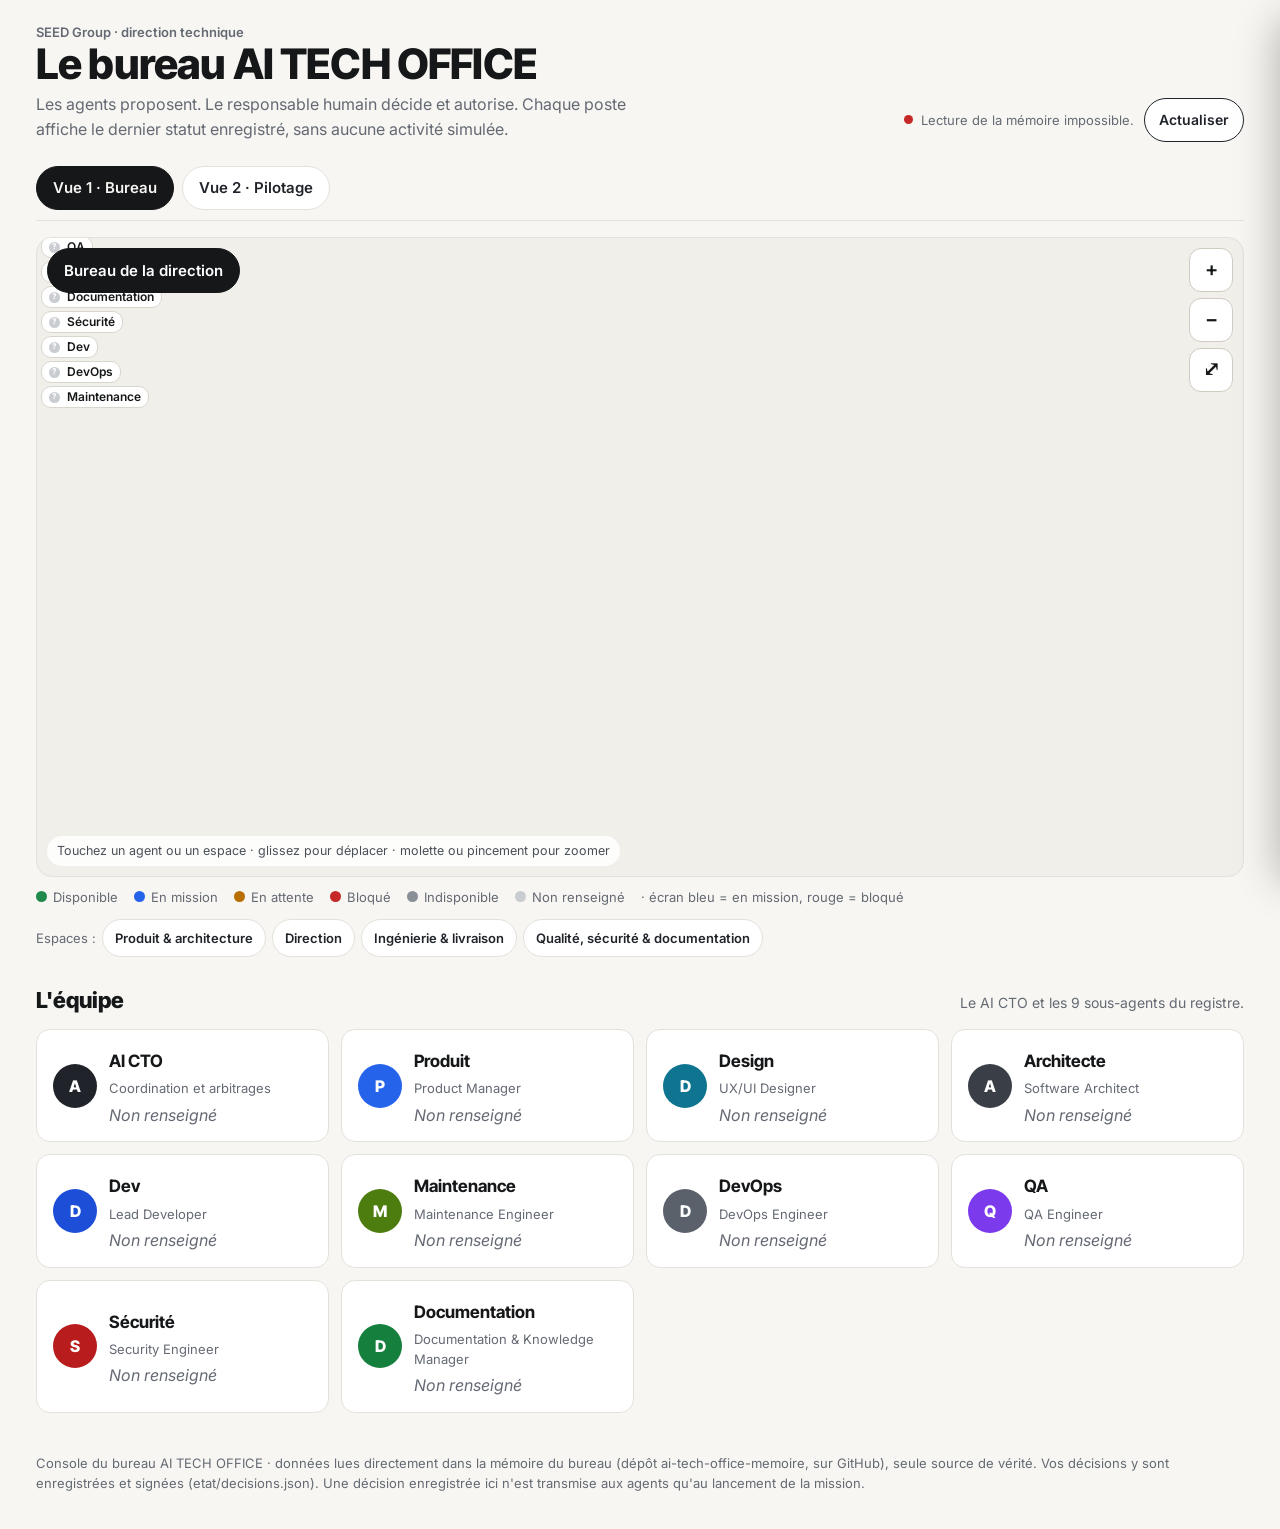
==== console/public/index.html @ 1fbec946 "M-006 lot B : console du bureau branchée sur la mémoire Git Co-Authored-By: Claude Opus 5.5 <noreply" ====
<!DOCTYPE html>
<html lang="fr">
<head>
<meta charset="utf-8">
<meta name="viewport" content="width=device-width,initial-scale=1">
<title>Console du bureau</title>
<meta name="referrer" content="no-referrer">
<link rel="icon" href="icone.svg" type="image/svg+xml">
<link rel="preconnect" href="https://fonts.googleapis.com">
<link rel="preconnect" href="https://fonts.gstatic.com" crossorigin>
<link rel="stylesheet" href="https://fonts.googleapis.com/css2?family=Inter+Tight:wght@600;700;800&family=Inter:wght@400;500;600&display=swap">
<link rel="stylesheet" href="app.css">
</head>
<body>
<div class="wrap">
<header>
  <div>
    <div class="marque">SEED Group · direction technique</div>
    <h1>Le bureau AI TECH OFFICE</h1>
    <p>Les agents proposent. Le responsable humain décide et autorise. Chaque poste affiche le dernier statut enregistré, sans aucune activité simulée.</p>
  </div>
  <div class="source-bloc">
    <div class="source" id="source" role="status" aria-live="polite"><i></i><span>Lecture de la mémoire…</span></div>
    <button type="button" id="b-actualiser">Actualiser</button>
  </div>
</header>
<nav class="vues" aria-label="Vues">
  <a href="#bureau" id="v-bureau">Vue 1 · Bureau</a>
  <a href="#pilotage" id="v-pilotage">Vue 2 · Pilotage <b id="nb-dec" hidden>0</b></a>
</nav>

<div id="vue-bureau">
<section class="premiere">
  <div class="scene" id="scene">
    <canvas id="cv" aria-label="Plateau isométrique du bureau : touchez un poste pour ouvrir la fiche de l'agent"></canvas>
    <div class="calque" id="calque"></div>
    <button type="button" class="dir" id="b-dir">Bureau de la direction</button>
    <div class="ctrl"><button type="button" id="z-plus" aria-label="Zoom avant">+</button><button type="button" id="z-moins" aria-label="Zoom arrière">−</button><button type="button" id="z-reset" aria-label="Recentrer la vue">⤢</button></div>
    <div class="aide">Touchez un agent ou un espace · glissez pour déplacer · molette ou pincement pour zoomer</div>
  </div>
  <div class="legende" id="leg-agents"></div>
  <div class="filtres espaces" id="espaces"></div>
</section>
<section>
  <div class="tete"><h2>L'équipe</h2><p>Le AI CTO et les 9 sous-agents du registre.</p></div>
  <div class="grille" id="cartes-agents"></div>
</section>
</div>

<div id="vue-pilotage" hidden>
<section>
  <div class="tete"><h2>Indicateurs</h2><p id="src-kpi"></p></div>
  <div class="kpi" id="kpi"></div>
</section>
<section>
  <div class="tete"><h2>Bureau de la direction</h2><p>Supervision humaine : rien n'est exécuté sans votre autorisation explicite.</p></div>
  <div id="direction"></div>
</section>
<section>
  <div class="tete"><h2>Missions</h2><p>Statut et avancement.</p></div>
  <div class="filtres" id="f-missions"></div>
  <div class="tableau"><table class="stack"><thead><tr><th>Mission</th><th>Produit</th><th>Statut</th><th>Avancement</th><th>Agents</th><th>Lien</th></tr></thead><tbody id="t-missions"></tbody></table></div>
  <div class="legende" id="leg-missions"></div>
</section>
<section>
  <div class="tete"><h2>Agents et disponibilité</h2></div>
  <div class="tableau"><table class="stack"><thead><tr><th>Agent</th><th>Statut</th><th>Mission en cours</th><th>Blocage ou demande</th><th>Mis à jour</th></tr></thead><tbody id="t-agents"></tbody></table></div>
</section>
<section class="cols">
  <div><div class="tete"><h2>Alertes</h2></div><div id="alertes"></div></div>
  <div><div class="tete"><h2>Événements récents</h2></div><div class="carte liste" id="recents"></div></div>
</section>
<section>
  <div class="tete"><h2>Journal d'activité</h2><p>Filtré par agent si besoin.</p></div>
  <div class="filtres" id="f-journal"></div>
  <div class="carte liste" id="journal"></div>
</section>
</div>
<footer id="pied">Console du bureau AI TECH OFFICE · données lues directement dans la mémoire du bureau (dépôt ai-tech-office-memoire, sur GitHub), seule source de vérité. Vos décisions y sont enregistrées et signées (etat/decisions.json). Une décision enregistrée ici n'est transmise aux agents qu'au lancement de la mission. <span id="meta-maj"></span></footer>
</div>
<div class="voile" id="voile"></div>
<aside class="tiroir" id="tiroir" role="dialog" aria-modal="true" aria-hidden="true" aria-labelledby="t-titre"></aside>
<div class="toast" id="toast" role="status" aria-live="polite"></div>
<script src="app.js" defer></script>
</body>
</html>
---- console/public/app.css ----
/* VOICE: poste de commandement d'une direction technique : précis, calme, sans décor inutile
   IDEA: le plateau isométrique du bureau, devenu une carte qu'on lit, qu'on zoome et qu'on interroge
   PICTURE: l'open space en 3 espaces + direction ; chaque poste reflète un statut réel, rien n'est simulé
   COLOUR: blanc cassé, anthracite, bleu = en mission, ambre = en attente, rouge = bloqué, vert = terminé
   TYPE/LAYOUT: Inter Tight titres, Inter texte ; 2 vues (Bureau / Pilotage) ; tiroir latéral pour les fiches */
:root{color-scheme:light dark;--bg:light-dark(#F7F6F2,#15171A);--carte:light-dark(#FFFFFF,#1D2024);--ligne:light-dark(#E3E1DA,#2F3339);--ink:light-dark(#20242A,#E7E5DF);--fort:light-dark(#151719,#F4F2EC);--gris:light-dark(#646973,#A2A8B0);
--mission:#2563EB;--attente:#B86E00;--bloque:#C62828;--dispo:#1F8A4C;--indispo:#8A8F97;--examen:#6D28D9}
:root[data-theme=light]{color-scheme:light}:root[data-theme=dark]{color-scheme:dark}
*{box-sizing:border-box;min-width:0}
html{scroll-padding-top:72px}
body{margin:0;background:var(--bg);color:var(--ink);font:16px/1.55 Inter,Arial,sans-serif;overflow-x:clip}
h1,h2,h3,h4{font-family:"Inter Tight",Arial,sans-serif;margin:0;color:var(--fort)}
.wrap{max-width:1240px;margin:0 auto;padding:0 16px}
header{display:flex;justify-content:space-between;align-items:flex-end;gap:12px;flex-wrap:wrap;padding:22px 0 14px}
.marque{font-size:13px;color:var(--gris);font-weight:600}
header h1{font-size:clamp(28px,4.4vw,42px);font-weight:800;letter-spacing:-.02em;line-height:1.05;text-wrap:balance}
header p{margin:6px 0 0;color:var(--gris);max-width:62ch}
.source{font-size:13px;color:var(--gris);display:flex;align-items:center;gap:8px}
.source i{width:9px;height:9px;border-radius:50%;background:var(--indispo);flex:none}
.source.on i{background:var(--dispo)}
.vues{position:sticky;top:0;z-index:30;background:var(--bg);display:flex;gap:8px;padding:10px 0;border-bottom:1px solid var(--ligne);overflow-x:auto}
.vues a{flex:none;text-decoration:none;color:var(--ink);font-weight:600;font-size:15px;padding:9px 16px;border-radius:999px;border:1px solid var(--ligne);background:var(--carte);min-height:44px;display:inline-flex;align-items:center;gap:8px}
.vues a[aria-current=page]{background:var(--fort);color:var(--bg);border-color:var(--fort)}
.vues b{background:var(--attente);color:#fff;border-radius:999px;padding:0 8px;font-size:12px}
section{margin-top:26px}
.tete{display:flex;justify-content:space-between;align-items:baseline;gap:10px;flex-wrap:wrap;margin-bottom:12px}
.tete h2{font-size:22px;font-weight:800}
.tete p{margin:0;color:var(--gris);font-size:14px}
/* scène */
.scene{position:relative;border:1px solid var(--ligne);border-radius:16px;overflow:hidden;background:#F1EFEA;height:clamp(340px,58vw,640px);touch-action:none}
.scene canvas{position:absolute;inset:0;width:100%;height:100%;cursor:grab}
.scene canvas.drag{cursor:grabbing}
.calque{position:absolute;inset:0;pointer-events:none;overflow:hidden}
.etiq{position:absolute;left:0;top:0;pointer-events:auto;cursor:pointer;background:#fff;border:1px solid #D9D6CE;border-radius:10px;padding:4px 9px 5px;font:600 13px/1.2 Inter,Arial;color:#151719;white-space:nowrap;box-shadow:0 8px 16px -12px rgba(0,0,0,.5);display:flex;gap:7px;align-items:center}
.etiq small{display:block;font:500 11.5px/1.2 Inter,Arial;color:#5B616B}
.etiq .pt{width:11px;height:11px;border-radius:50%;flex:none;display:grid;place-items:center;font-size:8px;color:#fff;font-weight:800}
.etiq:focus-visible{outline:3px solid var(--mission);outline-offset:2px}
.etiq.st-indisponible{opacity:.6}
.compact .etiq small{display:none}.compact .etiq{font-size:12px;padding:3px 7px}.compact .zone{display:none}
.zone{position:absolute;left:0;top:0;pointer-events:auto;cursor:pointer;font:700 12px/1 "Inter Tight",Arial;color:#20242A;background:rgba(255,255,255,.85);border:1px solid #D9D6CE;padding:7px 11px;border-radius:999px;white-space:nowrap;min-height:30px}
.ctrl{position:absolute;right:10px;top:10px;display:flex;flex-direction:column;gap:6px;z-index:5}
.ctrl button{width:44px;height:44px;padding:0;border-radius:12px;background:#fff;color:#151719;border:1px solid #CFCBC2;font-size:20px}
.dir{position:absolute;left:10px;top:10px;z-index:5;background:#151719;color:#fff;border-color:#151719}
.aide{position:absolute;left:10px;bottom:10px;font-size:12.5px;color:#4A4F57;background:rgba(255,255,255,.88);padding:5px 10px;border-radius:999px}
.legende{display:flex;flex-wrap:wrap;gap:8px 16px;margin:10px 0 0;font-size:13px;color:var(--gris)}
.legende span{display:inline-flex;align-items:center;gap:6px}
.legende i{width:11px;height:11px;border-radius:50%;display:inline-block}
/* cartes et listes */
.grille{display:grid;gap:12px;grid-template-columns:repeat(auto-fill,minmax(250px,1fr))}
.carte{background:var(--carte);border:1px solid var(--ligne);border-radius:14px;padding:14px 16px}
.carte h3{font-size:17px;font-weight:700;margin:4px 0}
.agent-c{cursor:pointer;display:flex;gap:12px;align-items:center;text-align:left;width:100%;font:inherit;color:inherit}
.av{width:44px;height:44px;border-radius:50%;display:grid;place-items:center;color:#fff;font:800 16px "Inter Tight",Arial;flex:none}
.meta{font-size:13px;color:var(--gris)}
.statut{display:inline-flex;align-items:center;gap:6px;font-size:12.5px;font-weight:600;padding:2px 10px;border-radius:999px;border:1px solid currentColor;white-space:nowrap}
.statut i{width:8px;height:8px;border-radius:50%;background:currentColor}
.texte{white-space:pre-wrap;font-size:15px;margin-top:6px;overflow-wrap:anywhere}
.nr{color:var(--gris);font-style:italic}
a.lien{color:var(--mission);font-weight:600}
button{font:inherit;font-weight:600;font-size:15px;padding:10px 16px;border-radius:999px;border:1px solid var(--ink);background:var(--carte);color:var(--ink);cursor:pointer;min-height:44px}
button.go{background:var(--fort);color:var(--bg);border-color:var(--fort)}
button.non{border-color:var(--bloque);color:var(--bloque)}
button:disabled{opacity:.5;cursor:default}
button:focus-visible,a:focus-visible{outline:3px solid var(--mission);outline-offset:2px}
textarea{width:100%;font:inherit;font-size:16px;padding:10px;border:1px solid var(--ligne);border-radius:10px;background:var(--carte);color:var(--ink);margin-top:8px;min-height:56px}
.actions{display:flex;gap:8px;flex-wrap:wrap;margin-top:10px;align-items:center}
.avert{font-size:13px;color:var(--gris);margin-top:8px;border-left:3px solid var(--attente);padding-left:8px}
.kpi{display:grid;gap:10px;grid-template-columns:repeat(auto-fill,minmax(150px,1fr))}
.kpi div{background:var(--carte);border:1px solid var(--ligne);border-radius:12px;padding:10px 12px;font-size:13px;color:var(--gris)}
.kpi b{display:block;font:800 26px/1.15 "Inter Tight",Arial;color:var(--fort)}
.kpi b.nr{font:600 14px/1.9 Inter;color:var(--gris)}
.filtres{display:flex;gap:6px;flex-wrap:wrap;margin-bottom:10px}
.filtres button{font-size:13px;padding:6px 12px;min-height:38px;border-color:var(--ligne)}
.filtres button[aria-pressed=true]{background:var(--fort);color:var(--bg);border-color:var(--fort)}
.tableau{overflow-x:auto;background:var(--carte);border:1px solid var(--ligne);border-radius:14px}
table{border-collapse:collapse;width:100%;font-size:14.5px}
th,td{text-align:left;padding:10px 12px;border-bottom:1px solid var(--ligne);vertical-align:top}
th{font-size:12.5px;color:var(--gris);font-weight:600}
.barre{height:8px;background:var(--ligne);border-radius:99px;overflow:hidden;min-width:80px}
.barre i{display:block;height:100%;background:var(--mission)}
.cols{display:grid;gap:12px;grid-template-columns:repeat(auto-fit,minmax(280px,1fr))}
.liste .l{padding:10px 0;border-top:1px solid var(--ligne);font-size:14.5px}
.liste .l:first-child{border-top:0}
.liste .l small{display:block;color:var(--gris);font-size:12.5px}
.vide{color:var(--gris);font-size:14.5px;padding:14px;border:1px dashed var(--ligne);border-radius:12px;background:var(--carte)}
footer{margin:40px 0 36px;color:var(--gris);font-size:13px}
/* tiroir */
.voile{position:fixed;inset:0;background:rgba(21,23,25,.35);opacity:0;pointer-events:none;transition:opacity .2s;z-index:40}
.voile.on{opacity:1;pointer-events:auto}
.tiroir{position:fixed;top:0;right:0;height:100%;width:min(480px,100%);background:var(--bg);z-index:41;transform:translateX(100%);transition:transform .25s ease;overflow-y:auto;box-shadow:-20px 0 40px -20px rgba(0,0,0,.3)}
.tiroir.on{transform:none}
.tiroir .haut{display:flex;gap:12px;align-items:center;padding:18px 18px 14px;background:var(--carte);border-bottom:1px solid var(--ligne);position:sticky;top:0;z-index:1;padding-right:96px}
.tiroir .haut h3{font-size:21px;font-weight:800}
.tiroir .fermer{position:absolute;top:12px;right:12px;min-height:40px;padding:6px 12px;font-size:14px}
.tiroir .corps{padding:14px 18px 40px}
.tiroir h4{font-size:14px;color:var(--gris);margin:20px 0 6px}
.toast{position:fixed;left:50%;bottom:18px;transform:translateX(-50%);background:var(--fort);color:var(--bg);padding:10px 16px;border-radius:12px;font-size:14px;z-index:60;opacity:0;transition:opacity .2s;pointer-events:none}
.toast.on{opacity:1}
[hidden]{display:none!important}
@media(max-width:600px){header p{font-size:15px}.stack thead{display:none}.stack tr{display:grid;padding:8px 0;border-bottom:1px solid var(--ligne)}.stack td{display:flex;justify-content:space-between;gap:12px;border:0;padding:4px 12px}.stack td::before{content:attr(data-l);color:var(--gris);font-size:12.5px;flex:none}.aide{display:none}.dir{top:auto;bottom:10px;min-height:40px;padding:8px 14px;font-size:14px}}
@media(prefers-reduced-motion:reduce){.tiroir,.voile,.toast{transition:none}}
/* console : ajouts M-006 (aucun style en ligne, pour la politique de sécurité du contenu) */
.premiere{margin-top:16px}
.espaces{margin-top:12px}
.source-bloc{display:flex;align-items:center;gap:10px;flex-wrap:wrap}
.source.erreur i{background:var(--bloque)}
#b-actualiser{font-size:14px;padding:8px 14px}
.badges{display:flex;gap:6px;flex-wrap:wrap}
.statut.faux{color:var(--bloque);font-weight:700}
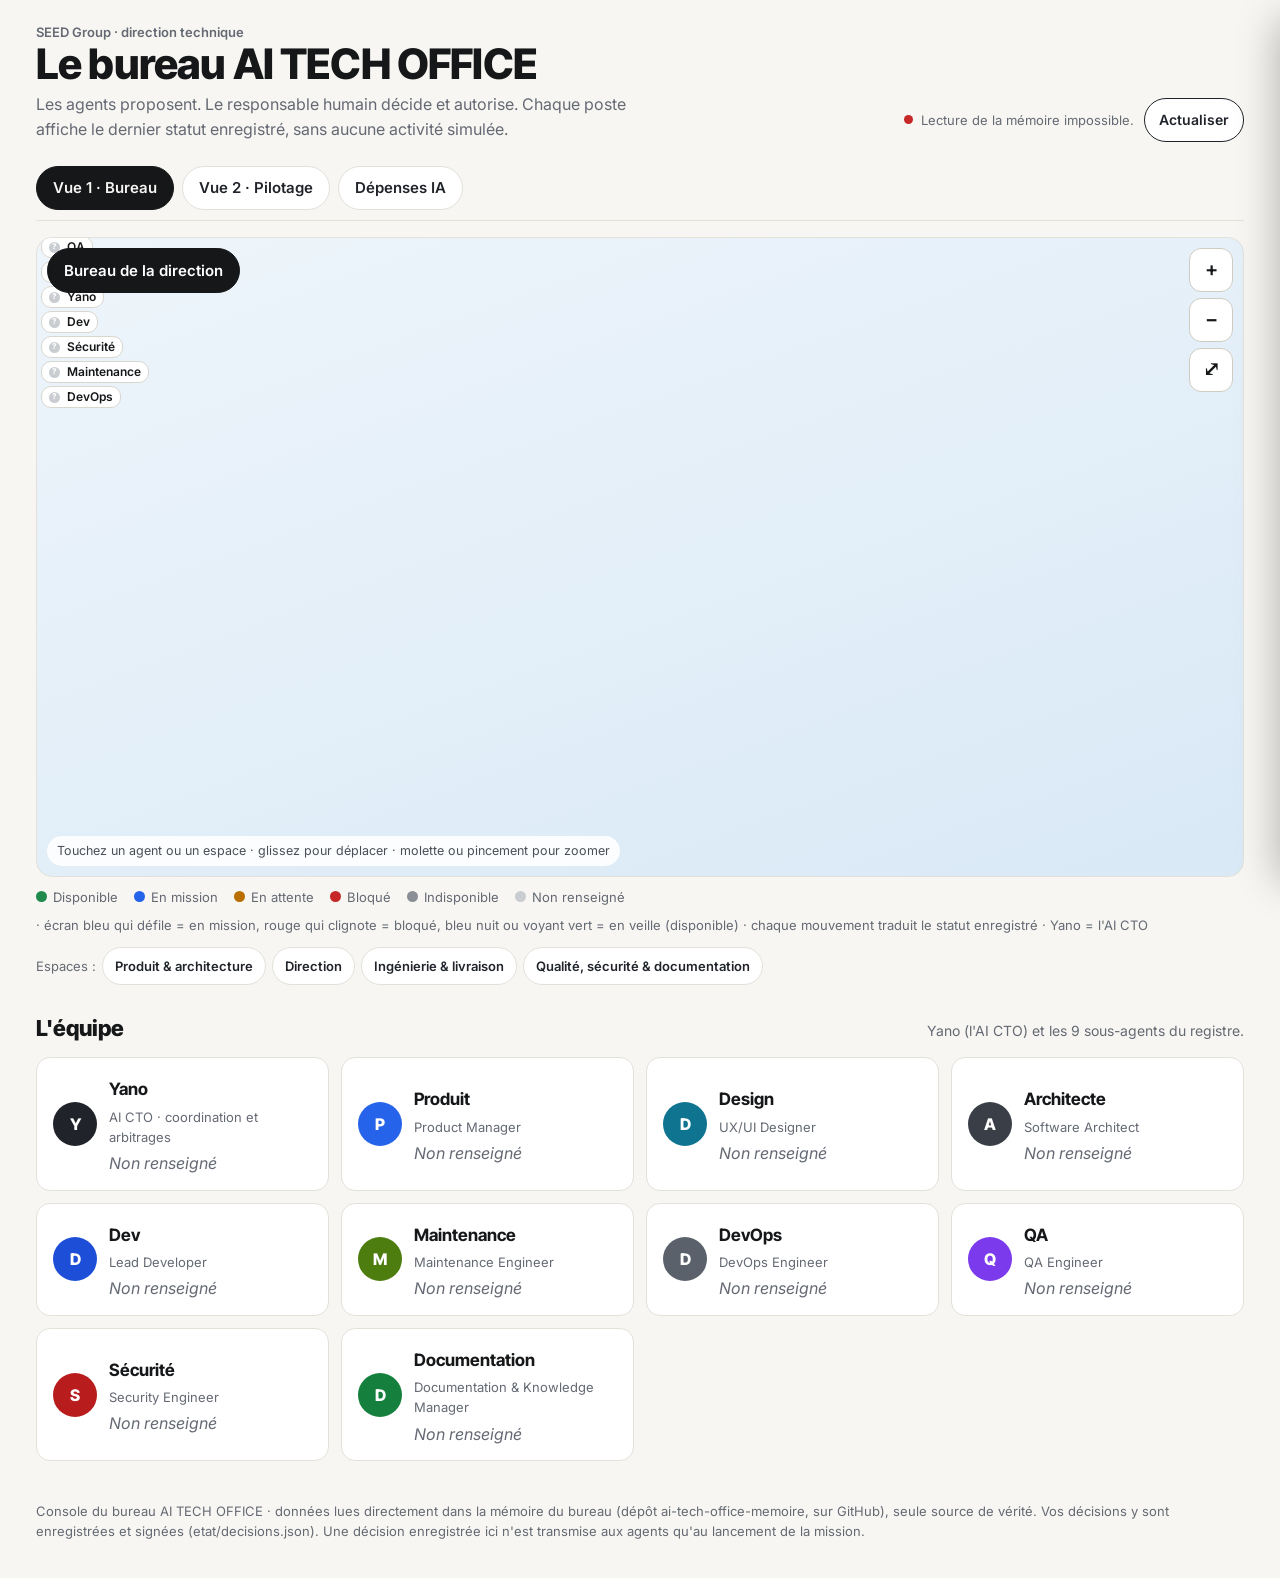
==== commit 1f2c215b: "M-012 : contrôle des dépenses et de l'usage IA (MVP) Page « Dépenses IA » dans la console : aperçu (" ====
--- a/console/public/index.html
+++ b/console/public/index.html
@@ -27,6 +27,7 @@
 <nav class="vues" aria-label="Vues">
   <a href="#bureau" id="v-bureau">Vue 1 · Bureau</a>
   <a href="#pilotage" id="v-pilotage">Vue 2 · Pilotage <b id="nb-dec" hidden>0</b></a>
+  <a href="depenses/">Dépenses IA</a>
 </nav>
 
 <div id="vue-bureau">
--- a/console/public/app.css
+++ b/console/public/app.css
@@ -1,6 +1,6 @@
 /* VOICE: poste de commandement d'une direction technique : précis, calme, sans décor inutile
    IDEA: le plateau isométrique du bureau, devenu une carte qu'on lit, qu'on zoome et qu'on interroge
-   PICTURE: l'open space en 3 espaces + direction ; chaque poste reflète un statut réel, rien n'est simulé
+   PICTURE: l'open space sur un plateau flottant (M-007) : 3 espaces + direction ; chaque poste reflète un statut réel, rien n'est simulé
    COLOUR: blanc cassé, anthracite, bleu = en mission, ambre = en attente, rouge = bloqué, vert = terminé
    TYPE/LAYOUT: Inter Tight titres, Inter texte ; 2 vues (Bureau / Pilotage) ; tiroir latéral pour les fiches */
 :root{color-scheme:light dark;--bg:light-dark(#F7F6F2,#15171A);--carte:light-dark(#FFFFFF,#1D2024);--ligne:light-dark(#E3E1DA,#2F3339);--ink:light-dark(#20242A,#E7E5DF);--fort:light-dark(#151719,#F4F2EC);--gris:light-dark(#646973,#A2A8B0);
@@ -27,7 +27,7 @@
 .tete h2{font-size:22px;font-weight:800}
 .tete p{margin:0;color:var(--gris);font-size:14px}
 /* scène */
-.scene{position:relative;border:1px solid var(--ligne);border-radius:16px;overflow:hidden;background:#F1EFEA;height:clamp(340px,58vw,640px);touch-action:none}
+.scene{position:relative;border:1px solid var(--ligne);border-radius:16px;overflow:hidden;background:linear-gradient(160deg,#EEF5FB,#D9E9F6);height:clamp(340px,58vw,640px);touch-action:none}
 .scene canvas{position:absolute;inset:0;width:100%;height:100%;cursor:grab}
 .scene canvas.drag{cursor:grabbing}
 .calque{position:absolute;inset:0;pointer-events:none;overflow:hidden}
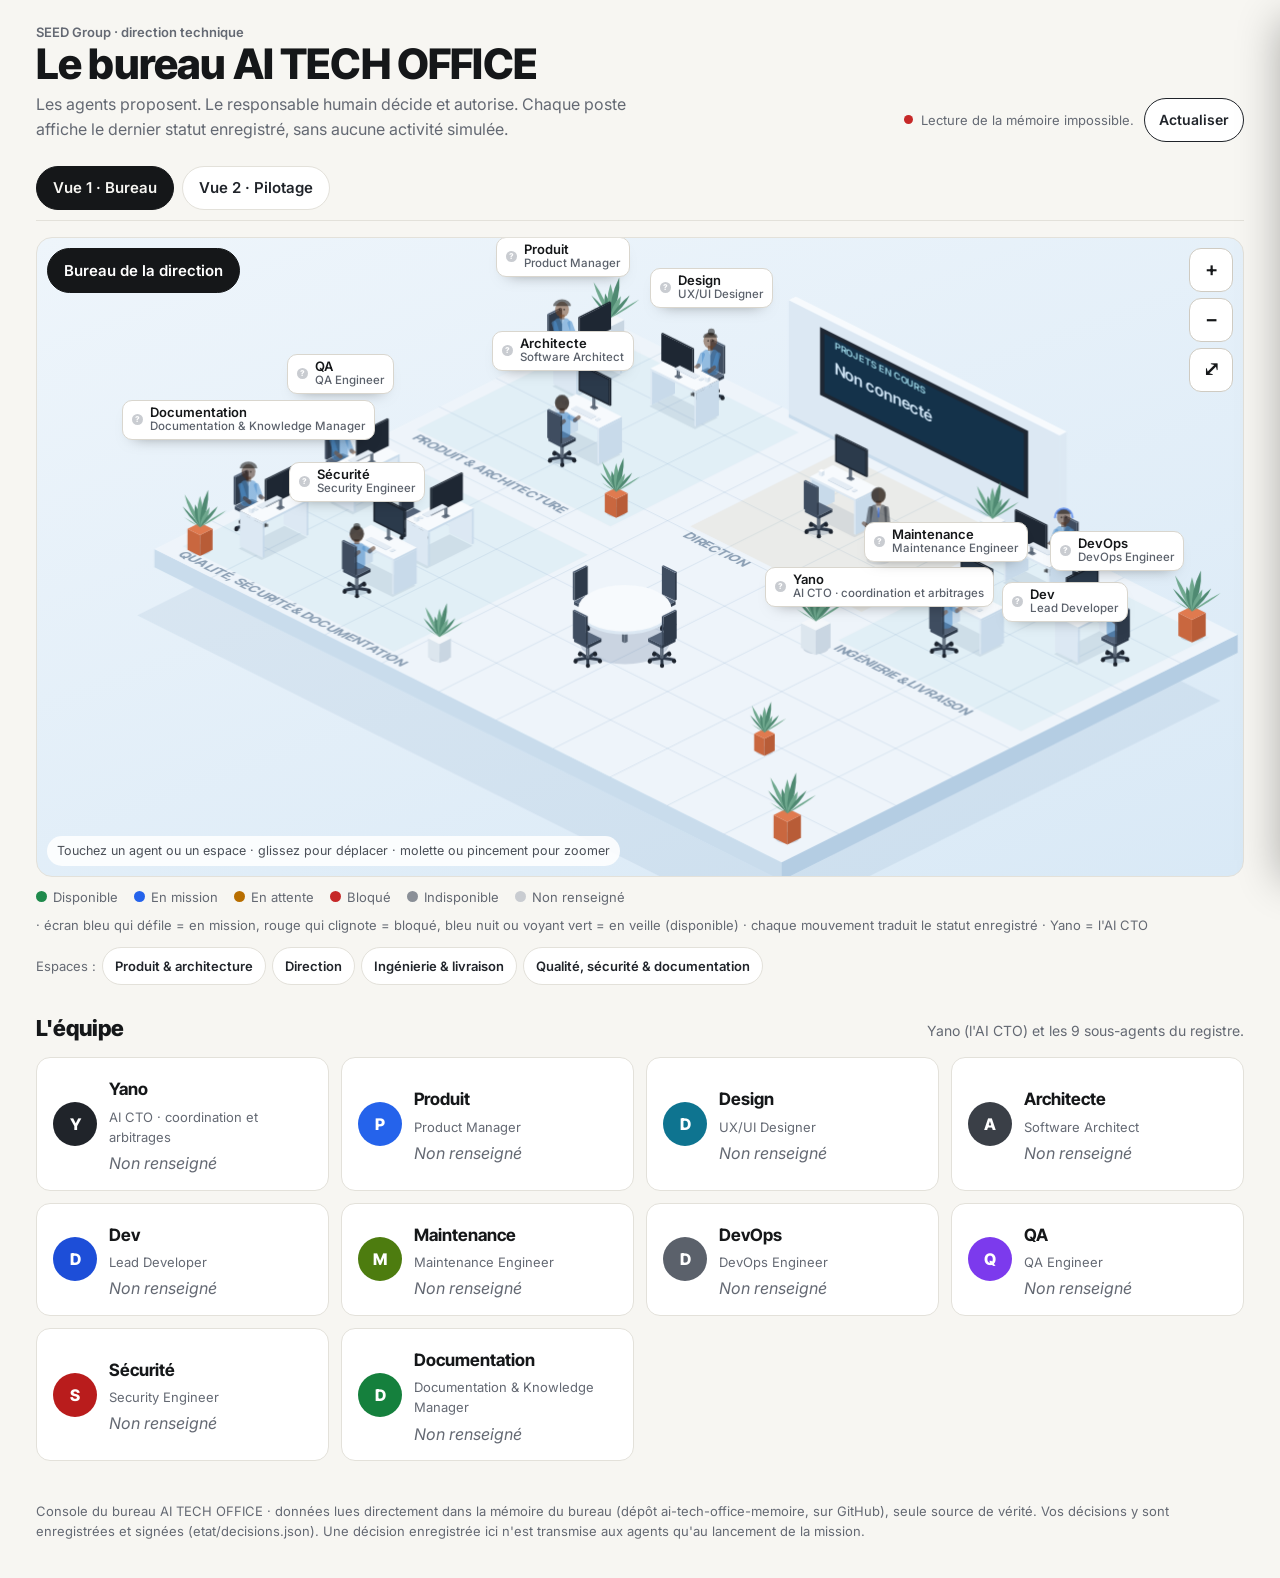
==== commit 8c7d1ae5: "M-013 : AI CONTROL, console autonome partagée (Direction / Collaborateur) Déplace le MVP de suivi de" ====
--- a/console/public/index.html
+++ b/console/public/index.html
@@ -27,7 +27,6 @@
 <nav class="vues" aria-label="Vues">
   <a href="#bureau" id="v-bureau">Vue 1 · Bureau</a>
   <a href="#pilotage" id="v-pilotage">Vue 2 · Pilotage <b id="nb-dec" hidden>0</b></a>
-  <a href="depenses/">Dépenses IA</a>
 </nav>
 
 <div id="vue-bureau">
